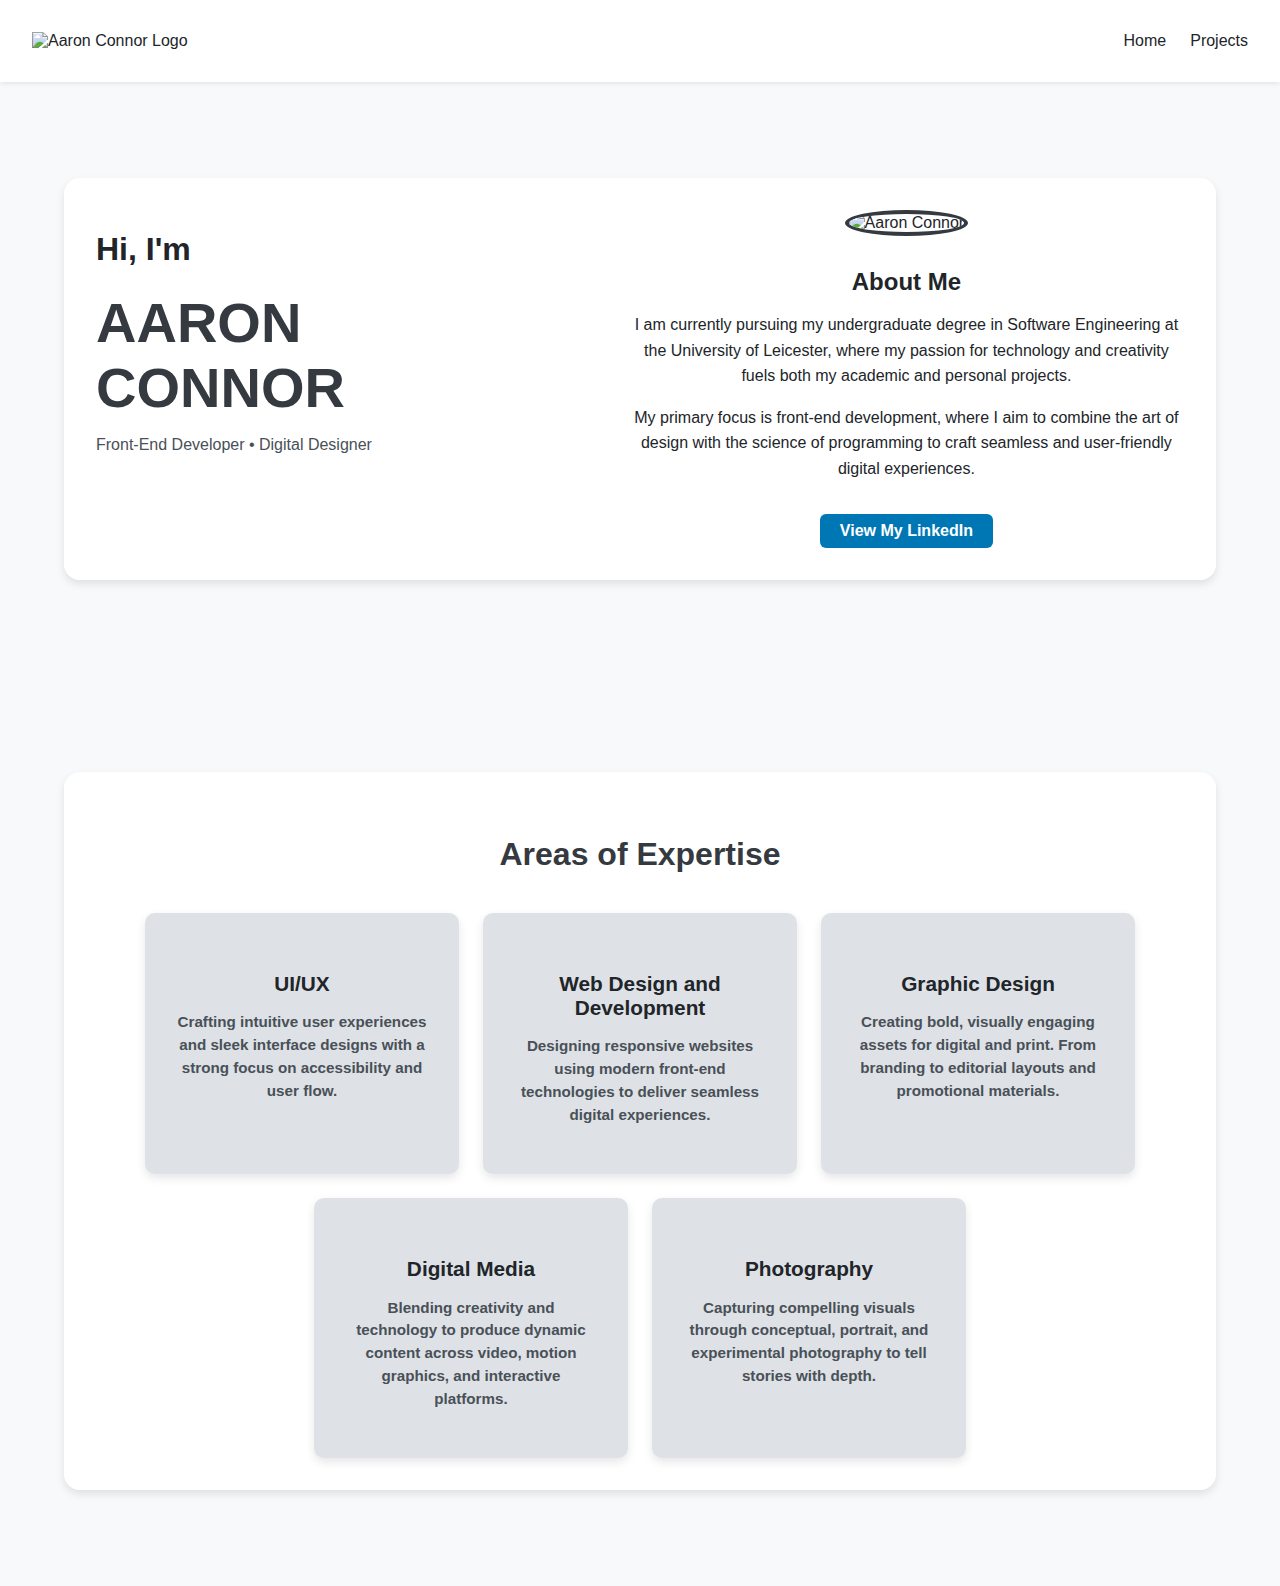
==== index.html @ 47aaed9c "Add Portfolio Files" ====
<!DOCTYPE html>
<html lang="en">
<head>
  <meta charset="UTF-8" />
  <meta name="viewport" content="width=device-width, initial-scale=1.0" />
  <title>Aaron Connor Portfolio</title>
  <link rel="stylesheet" href="style.css" />
  <style>
    .expertise-carousel {
      display: flex;
      overflow-x: auto;
      scroll-snap-type: x mandatory;
      gap: 1rem;
      padding: 1rem 0;
    }

    .expertise-card {
      flex: 0 0 auto;
      scroll-snap-align: center;
      background: #dee2e6;
      border-radius: 10px;
      padding: 2rem;
      width: 250px;
      text-align: center;
      font-weight: bold;
      position: relative;
      box-shadow: 0 4px 10px rgba(0,0,0,0.1);
      transition: transform 0.3s ease;
    }

    .expertise-card:hover {
      transform: translateY(-5px);
    }

    .expertise-desc {
      font-weight: normal;
      font-size: 0.9rem;
      margin-top: 0.5rem;
      color: #495057;
    }
  </style>
</head>
<body style="background-image: url('images/background.jpg'); background-size: cover; background-position: center;">
  <nav class="navbar">
    <div class="logo">
      <img src="images/AaronConnor.png" alt="Aaron Connor Logo" class="logo-img small" />
    </div>
    <ul class="nav-links">
      <li><a href="index.html">Home</a></li>
      <li><a href="projects.html">Projects</a></li>
    </ul>
  </nav>

  <section class="section about" id="about">
    <div class="intro-wrapper">
      <div class="intro-box">
        <div class="intro-grid">
          <div class="intro-text left-align">
            <h1>Hi, I'm</h1>
            <h1 class="name-highlight">AARON<br />CONNOR</h1>
            <p class="tagline">Front-End Developer • Digital Designer</p>
          </div>
          <div class="intro-photo">
            <img src="images/LinkedIn.jpg" alt="Aaron Connor" class="profile-pic large" />
            <h3>About Me</h3>
            <p>I am currently pursuing my undergraduate degree in Software Engineering at the University of Leicester, where my passion for technology and creativity fuels both my academic and personal projects.</p>
            <p>My primary focus is front-end development, where I aim to combine the art of design with the science of programming to craft seamless and user-friendly digital experiences.</p>
            <a href="https://www.linkedin.com/in/aaronmconnor" target="_blank" class="linkedin-button">
              View My LinkedIn
            </a>
          </div>
        </div>
      </div>
    </div>
  </section>

  
  <section class="section expertise">
    <div class="intro-wrapper">
      <div class="intro-box">
        <h3 style="text-align: center;">Areas of Expertise</h3>
        <div class="expertise-grid static">
          <div class="expertise-card">
            <h4>UI/UX</h4>
            <p>Crafting intuitive user experiences and sleek interface designs with a strong focus on accessibility and user flow.</p>
          </div>
          <div class="expertise-card">
            <h4>Web Design and Development</h4>
            <p>Designing responsive websites using modern front-end technologies to deliver seamless digital experiences.</p>
          </div>
          <div class="expertise-card">
            <h4>Graphic Design</h4>
            <p>Creating bold, visually engaging assets for digital and print. From branding to editorial layouts and promotional materials.</p>
          </div>
          <div class="expertise-card">
            <h4>Digital Media</h4>
            <p>Blending creativity and technology to produce dynamic content across video, motion graphics, and interactive platforms.</p>
          </div>
          <div class="expertise-card">
            <h4>Photography</h4>
            <p>Capturing compelling visuals through conceptual, portrait, and experimental photography to tell stories with depth.</p>
          </div>
        </div>
      </div>
    </div>
  </section>
---- style.css ----
/* ========================
   Global & Navbar Styling
======================== */
body {
  margin: 0;
  font-family: Arial, sans-serif;
  color: #212529;
  background-color: #F8F9FA;
  background-repeat: no-repeat;
  background-size: cover;
  background-attachment: fixed;
}

.navbar {
  display: flex;
  justify-content: space-between;
  align-items: center;
  padding: 1rem 2rem;
  background: #ffffff;
  box-shadow: 0 1px 5px rgba(0, 0, 0, 0.1);
}

.logo-img.small {
  height: 25px;
  width: auto;
}

.nav-links {
  list-style: none;
  display: flex;
  gap: 1.5rem;
}

.nav-links a {
  text-decoration: none;
  color: #212529;
  font-weight: 500;
}

.nav-links .linkedin-button.nav-btn {
  background-color: #0077b5;
  color: #fff;
  padding: 0.3rem 0.75rem;
  border-radius: 6px;
  font-size: 0.9rem;
  transition: background-color 0.3s;
}

.nav-links .linkedin-button.nav-btn:hover {
  background-color: #005983;
}

/* ========================
   Intro Section
======================== */
.section {
  padding: 4rem 2rem;
}

.intro-wrapper {
  display: flex;
  justify-content: center;
  align-items: center;
  padding: 2rem;
}

.intro-box {
  background-color: rgba(255, 255, 255, 0.95);
  padding: 2rem;
  border-radius: 1rem;
  max-width: 1100px;
  width: 100%;
  box-shadow: 0 4px 8px rgba(0, 0, 0, 0.1);
}

.intro-grid {
  display: flex;
  flex-wrap: wrap;
  gap: 2rem;
  align-items: flex-start;
  justify-content: space-between;
  text-align: left;
}

.intro-text {
  flex: 1 1 40%;
  align-self: flex-start;
}

.intro-text.left-align {
  text-align: left;
}

.name-highlight {
  font-size: 3.5rem;
  font-weight: 800;
  color: #343A40;
  margin-top: 0;
  margin-bottom: 0.5rem;
}

.tagline {
  font-size: 1rem;
  color: #495057;
  font-weight: 500;
}

.intro-photo {
  flex: 1 1 45%;
  text-align: center;
}

.profile-pic.large {
  width: 150px;
  height: 150px;
  border-radius: 50%;
  object-fit: cover;
  border: 4px solid #343A40;
  margin-bottom: 1rem;
}

.intro-photo h3 {
  font-size: 1.5rem;
  margin: 1rem 0 0.5rem;
  color: #212529;
}

.intro-photo p {
  font-size: 1rem;
  line-height: 1.6;
  color: #212529;
}

.linkedin-button {
  display: inline-block;
  margin-top: 1rem;
  background-color: #0077b5;
  color: #fff;
  padding: 0.5rem 1.25rem;
  text-decoration: none;
  border-radius: 6px;
  font-weight: bold;
  transition: background-color 0.3s;
}

.linkedin-button:hover {
  background-color: #005983;
}

/* ========================
   Expertise Section
======================== */
.expertise h3 {
  font-size: 2rem;
  font-weight: 700;
  margin-bottom: 2.5rem;
  color: #343A40;
  text-align: center;
}

.expertise-grid.static {
  display: flex;
  flex-wrap: wrap;
  justify-content: center;
  gap: 1.5rem;
}

.expertise-card {
  background-color: #E9ECEF;
  padding: 1.5rem 2rem;
  border-radius: 1rem;
  text-align: center;
  width: 260px;
  box-shadow: 0 4px 8px rgba(33, 37, 41, 0.05);
  transition: transform 0.3s ease, box-shadow 0.3s ease;
}

.expertise-card:hover {
  transform: translateY(-5px);
  box-shadow: 0 8px 16px rgba(33, 37, 41, 0.12);
}

.expertise-card h4 {
  font-size: 1.3rem;
  font-weight: 700;
  margin-bottom: 0.75rem;
  color: #212529;
}

.expertise-card p {
  font-size: 0.95rem;
  color: #495057;
  line-height: 1.5;
}

/* ========================
   Projects + Filters
======================== */
.filter-buttons {
  display: flex;
  justify-content: center; /* center horizontally */
  align-items: center;
  flex-wrap: wrap;
  gap: 1rem;
  margin: 2rem auto; /* center with margin */
  text-align: center;
}

.filter-btn {
  background-color: #DEE2E6;
  border: none;
  padding: 0.8rem 1.6rem;     /* increased padding for larger buttons */
  border-radius: 6px;
  font-weight: 700;           /* made bolder */
  font-size: 1.1rem;          /* made text larger */
  cursor: pointer;
  transition: background-color 0.3s ease, transform 0.2s ease;
}

.filter-btn:hover,
.filter-btn.active {
  background-color: #ADB5BD;
  color: white;
  transform: scale(1.05);    /* optional: slight zoom on hover */
}

.project-box {
  background: rgba(255, 255, 255, 0.95);
  padding: 2rem;
  border-radius: 1rem;
  margin-bottom: 3rem;
  box-shadow: 0 4px 8px rgba(0, 0, 0, 0.05);
}

.project-box h2 {
  font-size: 1.5rem;
  margin-bottom: 1rem;
  color: #343A40;
}

.project-images {
  display: flex;
  flex-wrap: wrap;
  gap: 1rem;
  margin-bottom: 1rem;
}

.project-images img {
  max-width: 100%;
  width: 48%;
  height: auto;
  border-radius: 0.5rem;
  object-fit: cover;
}

.project-box p,
.project-box ul {
  font-size: 1rem;
  line-height: 1.6;
  color: #212529;
}

.project-box ul {
  padding-left: 1.25rem;
}

.project-box ul li {
  margin-bottom: 0.5rem;
}

.project-tags {
  margin-top: 1rem;
  display: flex;
  gap: 0.5rem;
  flex-wrap: wrap;
}

.project-tags span {
  background-color: #CED4DA;
  color: #212529;
  padding: 0.25rem 0.75rem;
  font-size: 0.8rem;
  border-radius: 4px;
  font-weight: 600;
}

/* ========================
   Project-Specific Image Layouts
======================== */

.project-box {
  background: rgba(255, 255, 255, 0.95);
  padding: 2rem;
  border-radius: 1rem;
  margin: 2rem auto;
  max-width: 1150px; /* slightly wider than index */
  box-shadow: 0 4px 8px rgba(0, 0, 0, 0.05);
}

.project-box h2 {
  font-size: 1.8rem;
  margin-bottom: 1rem;
  color: #343A40;
  text-transform: uppercase;
  font-weight: 800;
  letter-spacing: 0.5px;
}

.project-images img {
  border-radius: 0;
  object-fit: cover;
  margin-bottom: 1rem;
  transition: transform 0.3s ease;
}

.project-images img:hover {
  transform: scale(1.02);
}

.project-oldtech img {
  width: 48%;
  max-height: 200px;
}

.project-compututor img {
  width: 30%;
  max-height: 700px;
}

.project-separation img {
  width: 60%;
  max-height: 320px;
  display: block;
  margin: 0 auto;
}

.project-citrus img {
  width: 48%;
  max-height: 320px;
}

/* Responsive adjustments */
@media (max-width: 768px) {
  .project-oldtech img,
  .project-compututor img,
  .project-citrus img {
    width: 100%;
    max-height: none;
  }

  .project-separation img {
    width: 90%;
  }
}
.website-img {
  width: 32%;
  max-height: 240px;
  object-fit: cover;
}
.project-mentalhealth img {
  width: 35%;
  max-height: 650px;
}
.project-npv img {
  width:150%;
  max-height: 650px;
  object-fit: contain;
}
.project-separation {
  display: flex;
  flex-direction: column;
  align-items: center;
  justify-content: center;
}

.project-separation img {
  width: 50%;
  max-height: 500px;
  object-fit: cover;
  border-radius: 0rem;
  margin: 0 auto 1rem auto;
  display: block;
}

.project-techcon {
  display: flex;
  flex-direction: column;
  align-items: center;
  gap: 1.5rem;
  text-align: center;
}

.project-techcon img {
  max-width: 100%;
  width: auto;
  max-height: 320px;
  object-fit: contain;
  border-radius: 0rem;
  transition: transform 0.3s ease;
}

.project-techcon img:hover {
  transform: scale(1.02);
}
.project-mentalhealth {
  display: flex;
  justify-content: center;
  gap: 2rem;
  flex-wrap: wrap;
  margin-bottom: 1rem;
}

.project-mentalhealth img {
  width: 35%;
  max-height: 650px;
  object-fit: cover;
  border-radius: 0;
  transition: transform 0.3s ease;
}

.project-mentalhealth img:hover {
  transform: scale(1.02);
}
.project-compututor {
  display: flex;
  justify-content: center;
  gap: 2rem;
  flex-wrap: wrap;
  margin-bottom: 1rem;
}

.project-compututor img {
  width: 30%;
  max-height: 700px;
  object-fit: cover;
  border-radius: 0;
  transition: transform 0.3s ease;
}

.project-compututor img:hover {
  transform: scale(1.02);
}
.project-tags {
  display: flex;
  gap: 0.5rem;
  flex-wrap: wrap;
  margin-top: 1rem;
  justify-content: center;
}
.project-images.center-images {
  display: flex;
  justify-content: center;
  flex-wrap: wrap;
  gap: 1rem;
}
.center-compututor {
  display: flex;
  justify-content: center;
  align-items: flex-start;
  gap: 2rem;
  flex-wrap: wrap;
  margin-bottom: 1rem;
}

.center-compututor img {
  width: 30%;
  max-height: 700px;
  object-fit: cover;
  border-radius: 0;
  transition: transform 0.3s ease;
}

.center-compututor img:hover {
  transform: scale(1.02);
}
h2 {
  text-align: center;
  .project-resultsday-split {
    display: flex;
    justify-content: center;
    align-items: flex-start;
    flex-wrap: wrap;
    gap: 2rem;
    margin-bottom: 2rem;
  }
  
  .project-resultsday-final {
    display: flex;
    justify-content: center;
    align-items: flex-start;
    gap: 2rem;
    flex-wrap: wrap;
    margin-bottom: 2rem;
  }
  
  .project-resultsday-final .left-wrapper {
    display: flex;
    flex-direction: column;
    gap: 1rem;
    max-width: 500px;
  }
  
  .project-resultsday-final .right-wrapper img {
    max-width: 320px;
    height: auto;
  }
  
  .project-resultsday-final img {
    width: 100%;
    height: auto;
    object-fit: cover;
    border-radius: 0;
    transition: transform 0.3s ease;
  }
  
  .project-resultsday-final img:hover {
    transform: scale(1.02);
  }
  
  @media (max-width: 768px) {
    .project-resultsday-final {
      flex-direction: column;
      align-items: center;
    }
  
    .project-resultsday-final .left-wrapper,
    .project-resultsday-final .right-wrapper img {
      max-width: 90%;
    }
  }
}  
.project-resultsday-stacked {
  display: flex;
  justify-content: center;
  align-items: flex-start;
  flex-wrap: wrap;
  gap: 1rem;
  margin-bottom: 1rem;
}

.project-resultsday-stacked img {
  width: 100%;
  max-width: 550px;   /* Adjust this to make it smaller or larger */
  height: auto;
  object-fit: contain;
  border-radius: 0;
  transition: transform 0.3s ease;
}

.project-resultsday-stacked img:hover {
  transform: scale(1.02);
}

@media (max-width: 768px) {
  .project-resultsday-stacked img {
    max-width: 100%;
  }
}
.project-acrylicinfographic {
  display: flex;
  justify-content: center;
  gap: 2rem;
  flex-wrap: wrap;
  margin-bottom: 1rem;
}

.project-acrylicinfographic img {
  width: 48%;
  max-height: 500px;
  object-fit: contain;
  border-radius: 0;
  transition: transform 0.3s ease;
}

.project-acrylicinfographic img:hover {
  transform: scale(1.02);
}
.project-acrylicinfographic {
  display: flex;
  justify-content: center;
  align-items: flex-start;
  gap: 1.5rem;
  flex-wrap: nowrap; /* prevent stacking and whitespace */
  margin-bottom: 1rem;
}
.project-acrylicinfographic {
  display: flex;
  justify-content: center;
  align-items: flex-start;
  gap: 0.5rem; /* Tighten the space between them */
  flex-wrap: wrap;
  margin-bottom: 1rem;
}

.project-acrylicinfographic img {
  width: 49%; /* Slightly wider to fill space without wrapping */
  max-height: 600px;
  object-fit: contain;
  border-radius: 0;
  transition: transform 0.3s ease;
}
.filter-heading {
  text-align: center;
  font-size: 1.8rem;
  font-weight: 800;
  margin-bottom: 1rem;
  color: #343A40;
}
/* White box around filter heading + buttons */
.filter-box {
  background: rgba(255, 255, 255, 0.95);
  padding: 2rem;
  border-radius: 1rem;
  margin: 2rem auto;
  max-width: 1150px;
  box-shadow: 0 4px 8px rgba(0, 0, 0, 0.05);
  text-align: center;
}

.filter-heading {
  font-size: 2rem;
  font-weight: 800;
  color: #343A40;
  margin-bottom: 1.5rem;
}
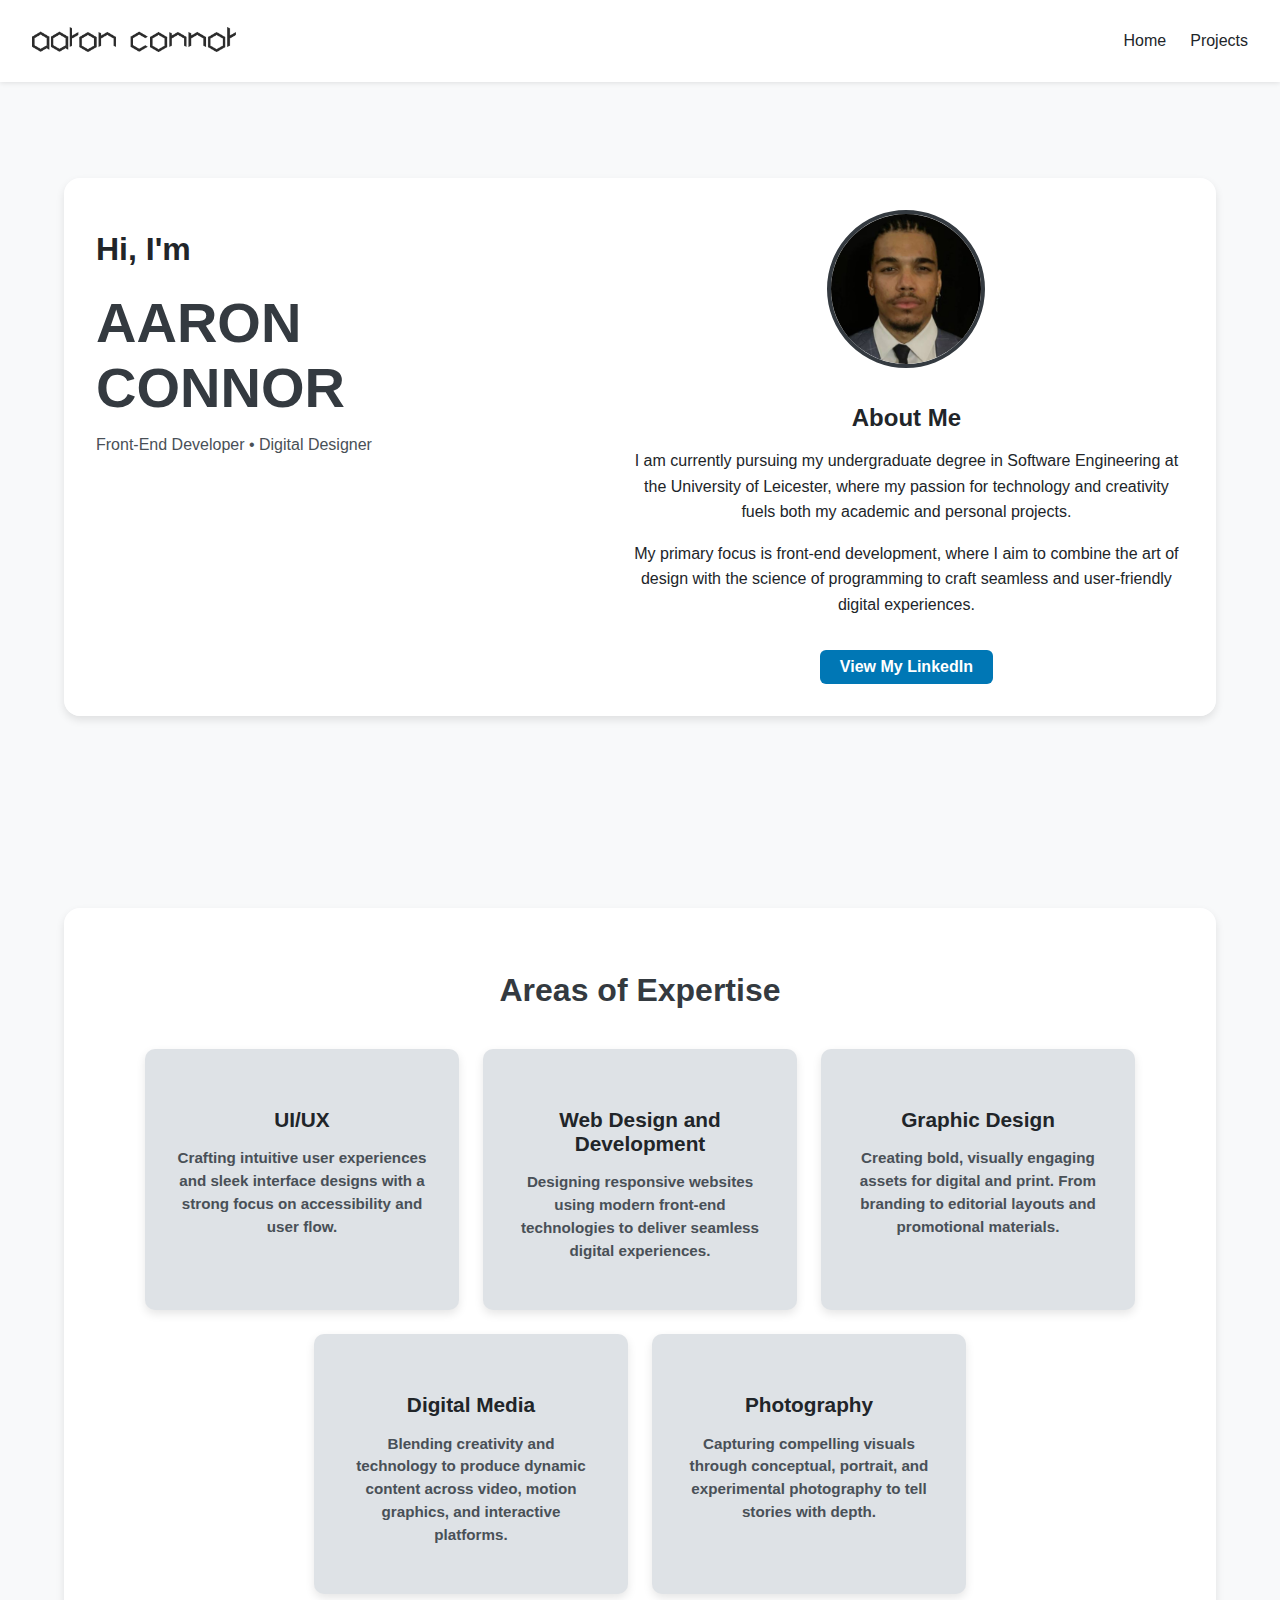
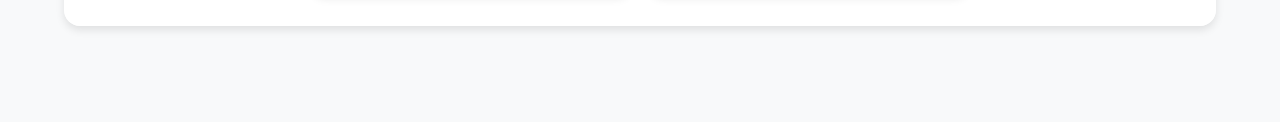
==== commit c3b19341: "Update index.html" ====
--- a/index.html
+++ b/index.html
@@ -1,3 +1,4 @@
+<!-- Aaron Matthew Connor 2025 -->
 <!DOCTYPE html>
 <html lang="en">
 <head>
@@ -105,4 +106,4 @@
     </div>
   </section>
   
-  +  
--- a/style.css
+++ b/style.css
@@ -623,3 +623,72 @@
   color: #343A40;
   margin-bottom: 1.5rem;
 }
+.project-acrylicinfographic-layout {
+  display: flex;
+  justify-content: center;
+  gap: 2rem;
+  flex-wrap: wrap;
+  margin-bottom: 1rem;
+  align-items: center;
+  text-align: center;
+}
+
+.acrylic-column {
+  flex: 1 1 300px;
+  display: flex;
+  justify-content: center;
+}
+
+.acrylic-column img {
+  max-width: 100%;
+  max-height: 450px;
+  object-fit: contain;
+  transition: transform 0.3s ease;
+}
+
+.acrylic-column img:hover {
+  transform: scale(1.02);
+}
+
+.centered-row {
+  flex-basis: 100%;
+  justify-content: center;
+  display: flex;
+  margin-top: 1rem;
+}
+.centered-image {
+  display: flex;
+  justify-content: center;
+  margin-bottom: 1rem;
+}
+
+.centered-image img {
+  max-width: 65%;
+  height: auto;
+  border-radius: 0.5rem;
+  transition: transform 0.3s ease;
+}
+
+/* Hover effect like your other project images */
+.centered-image img:hover {
+  transform: scale(1.02);
+}
+.project-linkedinbanners {
+  display: flex;
+  justify-content: center;
+  gap: 1.5rem;
+  flex-wrap: wrap;
+  margin-bottom: 1rem;
+}
+
+.project-linkedinbanners img {
+  width: 100%;
+  max-width: 700px;
+  object-fit: cover;
+  border-radius: 0;
+  transition: transform 0.3s ease;
+}
+
+.project-linkedinbanners img:hover {
+  transform: scale(1.02);
+}
